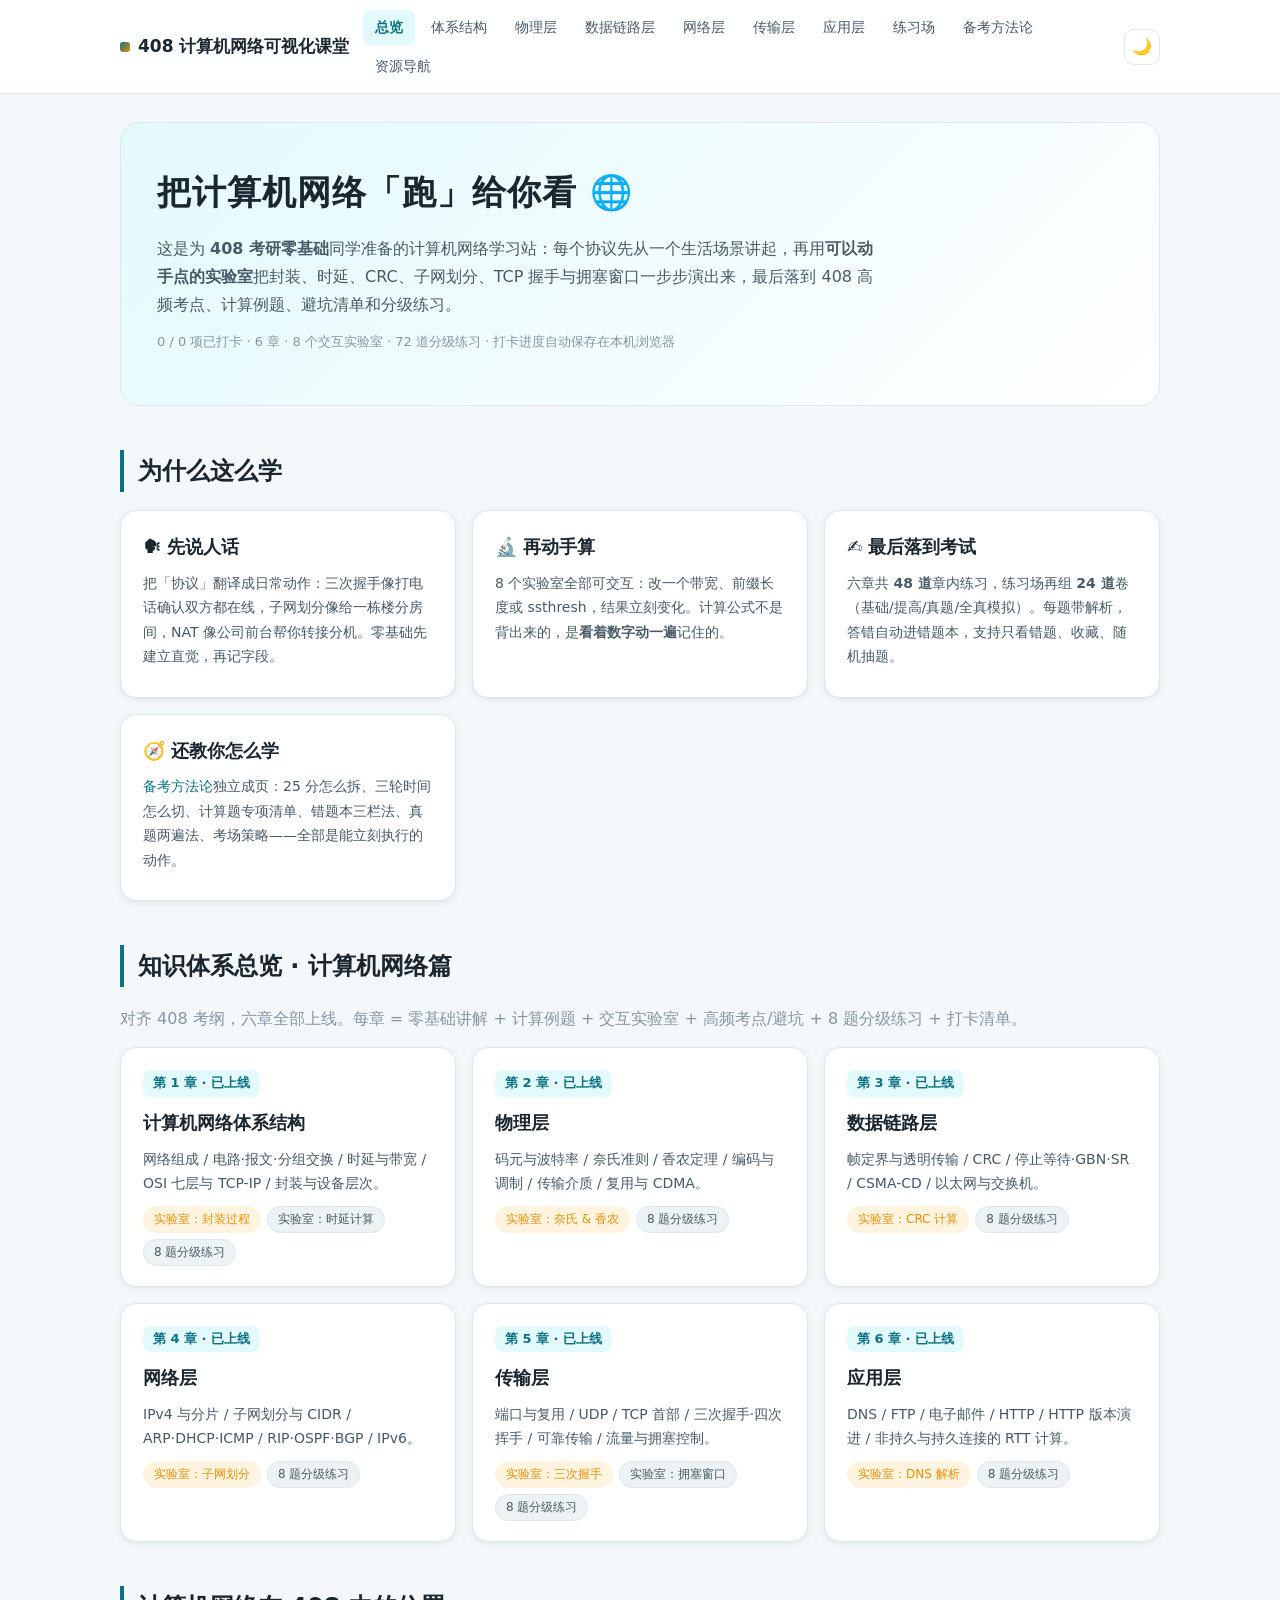
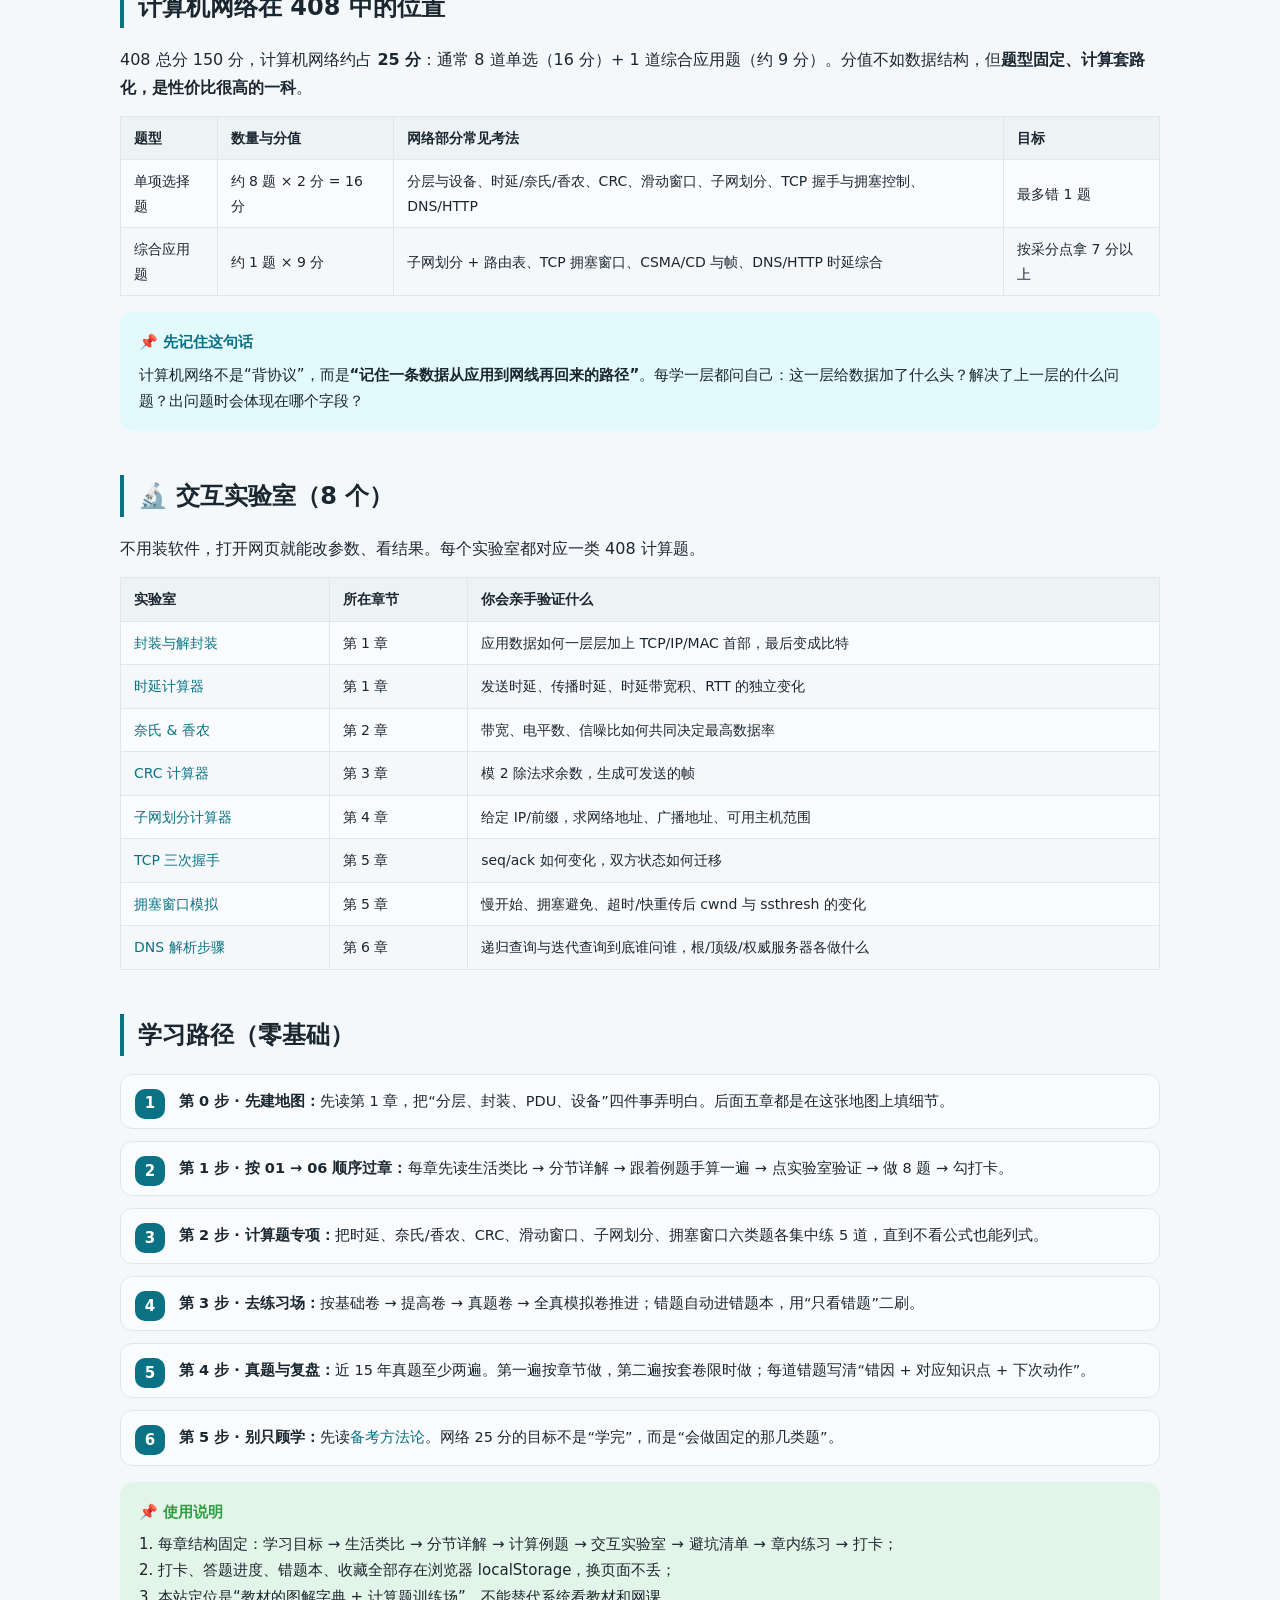
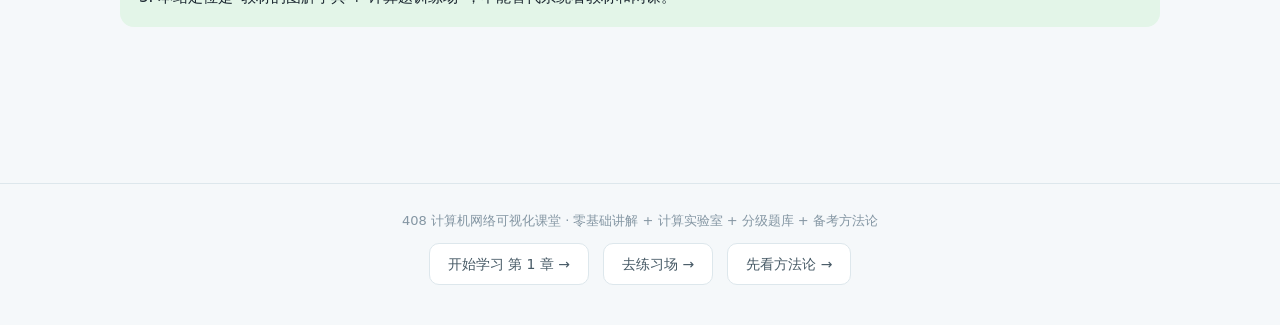
==== index.html @ 8b0587d8 "feat: 408 计算机网络可视化学习站" ====
<!DOCTYPE html>
<html lang="zh-CN" data-theme="light">
<head>
<meta charset="UTF-8">
<meta name="viewport" content="width=device-width, initial-scale=1.0">
<title>408 计算机网络可视化课堂 · 零基础也能看懂的考研计算机网络</title>
<link rel="stylesheet" href="assets/style.css?v=1">
</head>
<body>
<nav class="topbar"><div class="topbar-inner">
  <a class="logo" href="index.html"><span class="dot"></span>408 计算机网络可视化课堂</a>
  <div class="nav-links">
    <a href="index.html">总览</a><a href="ch01.html">体系结构</a><a href="ch02.html">物理层</a><a href="ch03.html">数据链路层</a><a href="ch04.html">网络层</a><a href="ch05.html">传输层</a><a href="ch06.html">应用层</a><a href="practice.html">练习场</a><a href="method.html">备考方法论</a><a href="resources.html">资源导航</a>
  </div>
  <button class="theme-btn" title="切换明暗主题">🌙</button>
</div></nav>

<div class="wrap">
  <div class="hero">
    <h1>把计算机网络「跑」给你看 🌐</h1>
    <p>这是为 <b>408 考研零基础</b>同学准备的计算机网络学习站：每个协议先从一个生活场景讲起，再用<b>可以动手点的实验室</b>把封装、时延、CRC、子网划分、TCP 握手与拥塞窗口一步步演出来，最后落到 408 高频考点、计算例题、避坑清单和分级练习。</p>
    <p class="tagline"><span data-ck-total>0 / 0 项已打卡</span> · 6 章 · 8 个交互实验室 · 72 道分级练习 · 打卡进度自动保存在本机浏览器</p>
  </div>

  <h2 class="sec">为什么这么学</h2>
  <div class="grid cols-3">
    <div class="card"><h3>🗣 先说人话</h3><p>把「协议」翻译成日常动作：三次握手像打电话确认双方都在线，子网划分像给一栋楼分房间，NAT 像公司前台帮你转接分机。零基础先建立直觉，再记字段。</p></div>
    <div class="card"><h3>🔬 再动手算</h3><p>8 个实验室全部可交互：改一个带宽、前缀长度或 ssthresh，结果立刻变化。计算公式不是背出来的，是<b>看着数字动一遍</b>记住的。</p></div>
    <div class="card"><h3>✍️ 最后落到考试</h3><p>六章共 <b>48 道</b>章内练习，练习场再组 <b>24 道</b>卷（基础/提高/真题/全真模拟）。每题带解析，答错自动进错题本，支持只看错题、收藏、随机抽题。</p></div>
    <div class="card"><h3>🧭 还教你怎么学</h3><p><a href="method.html">备考方法论</a>独立成页：25 分怎么拆、三轮时间怎么切、计算题专项清单、错题本三栏法、真题两遍法、考场策略——全部是能立刻执行的动作。</p></div>
  </div>

  <h2 class="sec">知识体系总览 · 计算机网络篇</h2>
  <p class="muted">对齐 408 考纲，六章全部上线。每章 = 零基础讲解 + 计算例题 + 交互实验室 + 高频考点/避坑 + 8 题分级练习 + 打卡清单。</p>
  <div class="grid cols-2" style="margin-top:14px">
    <a class="card clickable" href="ch01.html">
      <span class="ch-num">第 1 章 · 已上线</span>
      <h3>计算机网络体系结构</h3>
      <p>网络组成 / 电路·报文·分组交换 / 时延与带宽 / OSI 七层与 TCP-IP / 封装与设备层次。</p>
      <div class="chips"><span class="chip hot">实验室：封装过程</span><span class="chip">实验室：时延计算</span><span class="chip">8 题分级练习</span></div>
    </a>
    <a class="card clickable" href="ch02.html">
      <span class="ch-num">第 2 章 · 已上线</span>
      <h3>物理层</h3>
      <p>码元与波特率 / 奈氏准则 / 香农定理 / 编码与调制 / 传输介质 / 复用与 CDMA。</p>
      <div class="chips"><span class="chip hot">实验室：奈氏 &amp; 香农</span><span class="chip">8 题分级练习</span></div>
    </a>
    <a class="card clickable" href="ch03.html">
      <span class="ch-num">第 3 章 · 已上线</span>
      <h3>数据链路层</h3>
      <p>帧定界与透明传输 / CRC / 停止等待·GBN·SR / CSMA-CD / 以太网与交换机。</p>
      <div class="chips"><span class="chip hot">实验室：CRC 计算</span><span class="chip">8 题分级练习</span></div>
    </a>
    <a class="card clickable" href="ch04.html">
      <span class="ch-num">第 4 章 · 已上线</span>
      <h3>网络层</h3>
      <p>IPv4 与分片 / 子网划分与 CIDR / ARP·DHCP·ICMP / RIP·OSPF·BGP / IPv6。</p>
      <div class="chips"><span class="chip hot">实验室：子网划分</span><span class="chip">8 题分级练习</span></div>
    </a>
    <a class="card clickable" href="ch05.html">
      <span class="ch-num">第 5 章 · 已上线</span>
      <h3>传输层</h3>
      <p>端口与复用 / UDP / TCP 首部 / 三次握手·四次挥手 / 可靠传输 / 流量与拥塞控制。</p>
      <div class="chips"><span class="chip hot">实验室：三次握手</span><span class="chip">实验室：拥塞窗口</span><span class="chip">8 题分级练习</span></div>
    </a>
    <a class="card clickable" href="ch06.html">
      <span class="ch-num">第 6 章 · 已上线</span>
      <h3>应用层</h3>
      <p>DNS / FTP / 电子邮件 / HTTP / HTTP 版本演进 / 非持久与持久连接的 RTT 计算。</p>
      <div class="chips"><span class="chip hot">实验室：DNS 解析</span><span class="chip">8 题分级练习</span></div>
    </a>
  </div>

  <h2 class="sec">计算机网络在 408 中的位置</h2>
  <p>408 总分 150 分，计算机网络约占 <b>25 分</b>：通常 8 道单选（16 分）+ 1 道综合应用题（约 9 分）。分值不如数据结构，但<b>题型固定、计算套路化，是性价比很高的一科</b>。</p>
  <table class="tbl">
    <tr><th>题型</th><th>数量与分值</th><th>网络部分常见考法</th><th>目标</th></tr>
    <tr><td>单项选择题</td><td>约 8 题 × 2 分 = 16 分</td><td>分层与设备、时延/奈氏/香农、CRC、滑动窗口、子网划分、TCP 握手与拥塞控制、DNS/HTTP</td><td>最多错 1 题</td></tr>
    <tr><td>综合应用题</td><td>约 1 题 × 9 分</td><td>子网划分 + 路由表、TCP 拥塞窗口、CSMA/CD 与帧、DNS/HTTP 时延综合</td><td>按采分点拿 7 分以上</td></tr>
  </table>
  <div class="callout exam"><div class="co-title">📌 先记住这句话</div>
  计算机网络不是“背协议”，而是<b>“记住一条数据从应用到网线再回来的路径”</b>。每学一层都问自己：这一层给数据加了什么头？解决了上一层的什么问题？出问题时会体现在哪个字段？</div>

  <h2 class="sec">🔬 交互实验室（8 个）</h2>
  <p>不用装软件，打开网页就能改参数、看结果。每个实验室都对应一类 408 计算题。</p>
  <table class="tbl">
    <tr><th>实验室</th><th>所在章节</th><th>你会亲手验证什么</th></tr>
    <tr><td><a href="ch01.html#lab-encap">封装与解封装</a></td><td>第 1 章</td><td>应用数据如何一层层加上 TCP/IP/MAC 首部，最后变成比特</td></tr>
    <tr><td><a href="ch01.html#lab-delay">时延计算器</a></td><td>第 1 章</td><td>发送时延、传播时延、时延带宽积、RTT 的独立变化</td></tr>
    <tr><td><a href="ch02.html#lab-capacity">奈氏 &amp; 香农</a></td><td>第 2 章</td><td>带宽、电平数、信噪比如何共同决定最高数据率</td></tr>
    <tr><td><a href="ch03.html#lab-crc">CRC 计算器</a></td><td>第 3 章</td><td>模 2 除法求余数，生成可发送的帧</td></tr>
    <tr><td><a href="ch04.html#lab-subnet">子网划分计算器</a></td><td>第 4 章</td><td>给定 IP/前缀，求网络地址、广播地址、可用主机范围</td></tr>
    <tr><td><a href="ch05.html#lab-hs">TCP 三次握手</a></td><td>第 5 章</td><td>seq/ack 如何变化，双方状态如何迁移</td></tr>
    <tr><td><a href="ch05.html#lab-cwnd">拥塞窗口模拟</a></td><td>第 5 章</td><td>慢开始、拥塞避免、超时/快重传后 cwnd 与 ssthresh 的变化</td></tr>
    <tr><td><a href="ch06.html#lab-dns">DNS 解析步骤</a></td><td>第 6 章</td><td>递归查询与迭代查询到底谁问谁，根/顶级/权威服务器各做什么</td></tr>
  </table>

  <h2 class="sec">学习路径（零基础）</h2>
  <div class="steps">
    <div class="step"><b>第 0 步 · 先建地图：</b>先读第 1 章，把“分层、封装、PDU、设备”四件事弄明白。后面五章都是在这张地图上填细节。</div>
    <div class="step"><b>第 1 步 · 按 01 → 06 顺序过章：</b>每章先读生活类比 → 分节详解 → 跟着例题手算一遍 → 点实验室验证 → 做 8 题 → 勾打卡。</div>
    <div class="step"><b>第 2 步 · 计算题专项：</b>把时延、奈氏/香农、CRC、滑动窗口、子网划分、拥塞窗口六类题各集中练 5 道，直到不看公式也能列式。</div>
    <div class="step"><b>第 3 步 · 去练习场：</b>按基础卷 → 提高卷 → 真题卷 → 全真模拟卷推进；错题自动进错题本，用“只看错题”二刷。</div>
    <div class="step"><b>第 4 步 · 真题与复盘：</b>近 15 年真题至少两遍。第一遍按章节做，第二遍按套卷限时做；每道错题写清“错因 + 对应知识点 + 下次动作”。</div>
    <div class="step"><b>第 5 步 · 别只顾学：</b>先读<a href="method.html">备考方法论</a>。网络 25 分的目标不是“学完”，而是“会做固定的那几类题”。</div>
  </div>

  <div class="callout ok"><div class="co-title">📌 使用说明</div>
  1. 每章结构固定：学习目标 → 生活类比 → 分节详解 → 计算例题 → 交互实验室 → 避坑清单 → 章内练习 → 打卡；<br>
  2. 打卡、答题进度、错题本、收藏全部存在浏览器 localStorage，换页面不丢；<br>
  3. 本站定位是“教材的图解字典 + 计算题训练场”，不能替代系统看教材和网课。</div>
</div>

<footer>
  408 计算机网络可视化课堂 · 零基础讲解 + 计算实验室 + 分级题库 + 备考方法论<br>
  <div class="pagers">
    <a href="ch01.html">开始学习 第 1 章 →</a><a href="practice.html">去练习场 →</a><a href="method.html">先看方法论 →</a>
  </div>
</footer>
<script src="assets/app.js?v=1"></script>
<script src="assets/labs.js?v=1"></script>
</body>
</html>
---- assets/style.css ----
/* 408 计算机网络可视化课堂 · 双主题设计系统 */
:root {
  --bg: #f5f8fa;
  --bg-soft: #edf2f5;
  --card: #ffffff;
  --card-2: #f9fbfc;
  --ink: #1b2730;
  --ink-2: #475a66;
  --ink-3: #8496a3;
  --line: #dde7ec;
  --brand: #0b7285;
  --brand-2: #15aabf;
  --brand-soft: #e3fafc;
  --accent: #f08c00;
  --accent-soft: #fff4e0;
  --green: #2f9e44;
  --green-soft: #e3f5e8;
  --red: #e03131;
  --red-soft: #fdeaea;
  --shadow: 0 2px 10px rgba(27, 39, 48, .06), 0 1px 2px rgba(27, 39, 48, .04);
  --code-bg: #eef5f7;
  --svg-ink: #1b2730;
  --svg-fill: #e3fafc;
  --svg-fill-2: #c5f6fa;
}
[data-theme="dark"] {
  --bg: #12161f;
  --bg-soft: #171c27;
  --card: #1c2230;
  --card-2: #212838;
  --ink: #e8ecf4;
  --ink-2: #b3bccd;
  --ink-3: #76819a;
  --line: #2c3446;
  --brand: #3bc9db;
  --brand-2: #66d9e8;
  --brand-soft: #10343a;
  --accent: #fdb44d;
  --accent-soft: #33290f;
  --green: #51cf66;
  --green-soft: #15321c;
  --red: #ff6b6b;
  --red-soft: #3a1a1a;
  --shadow: 0 2px 10px rgba(0, 0, 0, .35);
  --code-bg: #232a3a;
  --svg-ink: #e8ecf4;
  --svg-fill: #232c4a;
  --svg-fill-2: #2c3760;
}
* { box-sizing: border-box; margin: 0; padding: 0; }
html { scroll-behavior: smooth; }
body {
  font-family: "PingFang SC", "Microsoft YaHei", "Segoe UI", system-ui, sans-serif;
  background: var(--bg); color: var(--ink);
  line-height: 1.75; font-size: 16px;
  transition: background .25s, color .25s;
}
a { color: var(--brand); text-decoration: none; }
a:hover { text-decoration: underline; }

/* ── 顶部导航 ── */
.topbar {
  position: sticky; top: 0; z-index: 50;
  background: color-mix(in srgb, var(--card) 88%, transparent);
  backdrop-filter: blur(10px);
  border-bottom: 1px solid var(--line);
}
.topbar-inner {
  max-width: 1080px; margin: 0 auto; padding: 10px 20px;
  display: flex; align-items: center; gap: 14px;
}
.logo { font-weight: 800; font-size: 17px; color: var(--ink); display: flex; align-items: center; gap: 8px; }
.logo .dot { width: 10px; height: 10px; border-radius: 3px; background: linear-gradient(135deg, var(--brand), var(--accent)); }
.logo:hover { text-decoration: none; }
.nav-links { display: flex; gap: 4px; flex: 1; flex-wrap: wrap; }
.nav-links a {
  padding: 5px 12px; border-radius: 8px; color: var(--ink-2); font-size: 14px;
}
.nav-links a:hover { background: var(--brand-soft); color: var(--brand); text-decoration: none; }
.nav-links a.active { background: var(--brand-soft); color: var(--brand); font-weight: 600; }
.theme-btn {
  border: 1px solid var(--line); background: var(--card); color: var(--ink-2);
  width: 36px; height: 36px; border-radius: 10px; cursor: pointer; font-size: 16px;
  transition: transform .15s;
}
.theme-btn:hover { transform: scale(1.08); }

/* ── 布局 ── */
.wrap { max-width: 1080px; margin: 0 auto; padding: 28px 20px 80px; }
.hero {
  background: linear-gradient(135deg, var(--brand-soft), var(--card));
  border: 1px solid var(--line); border-radius: 20px;
  padding: 40px 36px; margin-bottom: 32px;
}
.hero h1 { font-size: 34px; letter-spacing: 1px; margin-bottom: 12px; }
.hero p { color: var(--ink-2); max-width: 720px; }
.hero .tagline { color: var(--ink-3); font-size: 13px; margin-top: 10px; }
h2.sec {
  font-size: 24px; margin: 44px 0 18px; padding-left: 14px;
  border-left: 4px solid var(--brand);
}
h3.sub { font-size: 19px; margin: 30px 0 12px; }
p { margin-bottom: 12px; }
.muted { color: var(--ink-3); }
.small { font-size: 13px; }

/* ── 卡片与网格 ── */
.grid { display: grid; gap: 16px; }
.grid.cols-2 { grid-template-columns: repeat(auto-fit, minmax(320px, 1fr)); }
.grid.cols-3 { grid-template-columns: repeat(auto-fit, minmax(260px, 1fr)); }
.card {
  background: var(--card); border: 1px solid var(--line); border-radius: 16px;
  padding: 20px 22px; box-shadow: var(--shadow);
}
.card.clickable { transition: transform .15s, box-shadow .15s; display: block; color: inherit; }
.card.clickable:hover { transform: translateY(-3px); text-decoration: none; box-shadow: 0 8px 24px rgba(59,91,219,.12); }
.card .ch-num {
  font-size: 13px; font-weight: 700; color: var(--brand);
  background: var(--brand-soft); border-radius: 8px; padding: 2px 10px; display: inline-block; margin-bottom: 10px;
}
.card h3 { font-size: 18px; margin-bottom: 8px; }
.card p { color: var(--ink-2); font-size: 14px; margin-bottom: 8px; }
.chips { display: flex; flex-wrap: wrap; gap: 6px; margin-top: 10px; }
.chip {
  font-size: 12px; color: var(--ink-2); background: var(--bg-soft);
  border: 1px solid var(--line); border-radius: 999px; padding: 2px 10px;
}
.chip.hot { background: var(--accent-soft); border-color: transparent; color: var(--accent); }

/* ── 提示框 ── */
.callout {
  border-radius: 14px; padding: 16px 18px; margin: 16px 0;
  border: 1px solid var(--line); background: var(--card-2); font-size: 15px;
}
.callout .co-title { font-weight: 700; margin-bottom: 6px; display: flex; align-items: center; gap: 8px; }
.callout.life { background: var(--accent-soft); border-color: transparent; }
.callout.life .co-title { color: var(--accent); }
.callout.exam { background: var(--brand-soft); border-color: transparent; }
.callout.exam .co-title { color: var(--brand); }
.callout.warn { background: var(--red-soft); border-color: transparent; }
.callout.warn .co-title { color: var(--red); }
.callout.ok { background: var(--green-soft); border-color: transparent; }
.callout.ok .co-title { color: var(--green); }

/* ── 代码块 ── */
pre.code {
  background: var(--code-bg); border: 1px solid var(--line); border-radius: 12px;
  padding: 14px 18px; overflow-x: auto; font-size: 13.5px; line-height: 1.6;
  font-family: Consolas, "JetBrains Mono", monospace; margin: 12px 0;
}
code.inline {
  background: var(--code-bg); border-radius: 6px; padding: 1px 7px;
  font-family: Consolas, monospace; font-size: 13.5px; color: var(--brand);
}
[data-theme="dark"] code.inline { color: var(--brand-2); }

/* ── 表格 ── */
table.tbl { width: 100%; border-collapse: collapse; margin: 14px 0; font-size: 14px; }
table.tbl th, table.tbl td { border: 1px solid var(--line); padding: 9px 13px; text-align: left; }
table.tbl th { background: var(--bg-soft); font-weight: 700; }
table.tbl tr:nth-child(even) td { background: var(--card-2); }

/* ── 打卡清单 ── */
.checklist { display: grid; gap: 8px; }
.check-item {
  display: flex; align-items: flex-start; gap: 10px;
  background: var(--card-2); border: 1px solid var(--line);
  border-radius: 12px; padding: 11px 14px; cursor: pointer; transition: border-color .15s;
  font-size: 14.5px;
}
.check-item:hover { border-color: var(--brand-2); }
.check-item input { margin-top: 5px; accent-color: var(--brand); cursor: pointer; }
.check-item.done { background: var(--green-soft); border-color: transparent; }
.check-item.done span { text-decoration: line-through; color: var(--ink-3); }
.progress-pill {
  display: inline-block; font-size: 13px; font-weight: 700; color: var(--brand);
  background: var(--brand-soft); border-radius: 999px; padding: 4px 14px;
}

/* ── 练习题 ── */
.quiz { border: 1px solid var(--line); border-radius: 14px; background: var(--card); margin: 14px 0; overflow: hidden; }
.quiz .q-head { padding: 15px 18px 6px; font-size: 15px; }
.quiz .q-head .q-tag { color: var(--ink-3); font-size: 12.5px; margin-bottom: 4px; display: flex; align-items: center; gap: 6px; flex-wrap: wrap; }
.lvl {
  display: inline-block; font-size: 11.5px; font-weight: 700; border-radius: 999px;
  padding: 1px 9px; line-height: 1.6;
}
.lvl.basic { background: var(--green-soft); color: var(--green); }
.lvl.mid { background: var(--accent-soft); color: var(--accent); }
.lvl.real { background: var(--brand-soft); color: var(--brand); }
.q-year {
  display: inline-block; font-size: 11.5px; font-weight: 700; border-radius: 6px;
  padding: 1px 8px; background: var(--red-soft); color: var(--red); line-height: 1.6;
}
.paper {
  border: 1.5px solid var(--brand); border-radius: 16px; background: var(--card);
  padding: 18px 20px; margin: 22px 0;
}
.paper .paper-head { display: flex; align-items: center; gap: 10px; flex-wrap: wrap; margin-bottom: 6px; }
.paper .paper-head h3 { font-size: 19px; }
.paper .paper-meta { font-size: 13px; color: var(--ink-3); margin-bottom: 8px; }
.toc {
  display: flex; flex-wrap: wrap; gap: 8px; align-items: center;
  background: var(--card); border: 1px solid var(--line); border-radius: 12px;
  padding: 10px 14px; margin: 18px 0; font-size: 13px; position: sticky; top: 58px; z-index: 40;
}
.toc .toc-label { font-weight: 700; color: var(--ink-3); }
.toc a { padding: 3px 10px; border-radius: 8px; background: var(--card-2); border: 1px solid var(--line); color: var(--ink-2); }
.toc a:hover { border-color: var(--brand); color: var(--brand); text-decoration: none; }

/* ── 题库 HUD：刷题进度 / 错题本 / 收藏 / 随机 ── */
.quiz-hud {
  position: sticky; top: 58px; z-index: 41;
  background: var(--card); border: 1px solid var(--line); border-radius: 14px;
  padding: 10px 14px; margin: 18px 0; box-shadow: var(--shadow);
  display: flex; flex-wrap: wrap; align-items: center; gap: 10px 16px;
}
.quiz-hud .hud-stats { display: flex; flex-wrap: wrap; gap: 6px 16px; font-size: 13.5px; color: var(--ink-2); }
.quiz-hud .hud-stats b { color: var(--brand); font-size: 15px; }
.quiz-hud .hud-wrong b { color: var(--red); }
.quiz-hud .hud-fav b { color: var(--accent); }
.quiz-hud .hud-actions { display: flex; flex-wrap: wrap; gap: 7px; margin-left: auto; }
.quiz-hud .hud-actions button {
  border: 1px solid var(--line); background: var(--card-2); color: var(--ink-2);
  border-radius: 9px; padding: 5px 12px; font-size: 12.5px; cursor: pointer;
  transition: all .15s;
}
.quiz-hud .hud-actions button:hover { border-color: var(--brand); color: var(--brand); }
.quiz-hud .hud-actions button.on { background: var(--brand); border-color: var(--brand); color: #fff; font-weight: 700; }
.quiz-hud .hud-msg {
  flex-basis: 100%; font-size: 12.5px; color: var(--green); font-weight: 600;
  max-height: 0; overflow: hidden; opacity: 0; transition: all .25s;
}
.quiz-hud .hud-msg.show { max-height: 30px; opacity: 1; }
.quiz-hud .hud-msg.bad { color: var(--red); }
.quiz-hud .hud-auto { font-size: 11.5px; color: var(--ink-3); }
.quiz-hud .hud-warn {
  display: none; flex-basis: 100%; margin-top: 6px;
  background: var(--red-soft); color: var(--red);
  border-radius: 8px; padding: 7px 12px; font-size: 12.5px; font-weight: 600;
}
.quiz .q-updated {
  display: inline-block; margin-top: 6px; font-size: 11.5px;
  color: var(--accent); background: var(--accent-soft);
  border-radius: 999px; padding: 1px 9px;
}

/* 收藏星标 */
.quiz .q-fav {
  position: absolute; top: 10px; right: 12px;
  border: none; background: transparent; cursor: pointer;
  font-size: 19px; line-height: 1; color: var(--ink-3); padding: 2px 4px;
  transition: transform .12s, color .12s;
}
.quiz .q-fav:hover { transform: scale(1.2); color: var(--accent); }
.quiz .q-fav.on { color: var(--accent); }
.quiz .q-head { padding-right: 42px; }

/* ── 多源视角框（书籍讲法引用） ── */
.callout.views { background: var(--bg-soft); border-color: var(--brand-2); border-left: 4px solid var(--brand); }
.callout.views .co-title { color: var(--brand); }
.callout.views .src { font-size: 12px; color: var(--ink-3); margin-top: 8px; font-style: normal; }
.callout.views ul { margin: 6px 0 0 18px; }
.callout.views li { margin-bottom: 6px; font-size: 14.5px; }
.quiz .opts { padding: 4px 18px 14px; display: grid; gap: 7px; }
.quiz .opt {
  border: 1.5px solid var(--line); border-radius: 10px; padding: 9px 14px;
  cursor: pointer; font-size: 14.5px; transition: border-color .15s, background .15s;
  background: var(--card-2);
}
.quiz .opt:hover { border-color: var(--brand-2); }
.quiz .opt.sel { border-color: var(--brand); background: var(--brand-soft); }
.quiz .opt.right { border-color: var(--green); background: var(--green-soft); }
.quiz .opt.wrong { border-color: var(--red); background: var(--red-soft); }
.quiz .q-foot { padding: 0 18px 15px; display: flex; gap: 10px; align-items: center; }
.quiz .btn-ans {
  border: 1px solid var(--line); background: var(--card-2); color: var(--ink-2);
  border-radius: 8px; padding: 5px 14px; cursor: pointer; font-size: 13px;
}
.quiz .btn-ans:hover { border-color: var(--brand); color: var(--brand); }
.quiz .q-res { font-size: 13.5px; font-weight: 700; }
.quiz .q-res.good { color: var(--green); }
.quiz .q-res.bad { color: var(--red); }
.quiz .q-exp {
  display: none; margin: 0 18px 16px; padding: 12px 16px;
  background: var(--bg-soft); border-radius: 10px; font-size: 14px; color: var(--ink-2);
}
.quiz .q-exp.show { display: block; }
.quiz .q-exp b { color: var(--ink); }

/* ── 动画课堂播放器 ── */
.player {
  background: var(--card); border: 1px solid var(--line); border-radius: 18px;
  overflow: hidden; box-shadow: var(--shadow); margin: 20px 0;
}
.player .stage {
  position: relative; background: var(--card-2);
  min-height: 380px; display: flex; align-items: center; justify-content: center;
}
.player .stage svg { max-width: 100%; display: block; }
.player .caption {
  position: absolute; left: 0; right: 0; bottom: 0;
  background: color-mix(in srgb, var(--card) 92%, transparent);
  border-top: 1px solid var(--line);
  padding: 10px 18px; font-size: 14.5px; min-height: 44px;
  display: flex; align-items: center; gap: 10px;
}
.player .caption .voice-tag {
  flex-shrink: 0; font-size: 11.5px; font-weight: 700; color: var(--brand);
  background: var(--brand-soft); border-radius: 999px; padding: 2px 10px;
}
.player .ctrl {
  display: flex; align-items: center; gap: 10px;
  padding: 10px 16px; border-top: 1px solid var(--line); background: var(--card);
  flex-wrap: wrap;
}
.player .ctrl button {
  border: 1px solid var(--line); background: var(--card-2); color: var(--ink);
  width: 38px; height: 38px; border-radius: 10px; cursor: pointer; font-size: 15px;
  transition: border-color .15s, transform .1s;
}
.player .ctrl button:hover { border-color: var(--brand); }
.player .ctrl button:active { transform: scale(.94); }
.player .ctrl button.play { background: var(--brand); border-color: var(--brand); color: #fff; width: 46px; }
.player .pbar { flex: 1; min-width: 160px; height: 8px; background: var(--bg-soft); border-radius: 999px; position: relative; cursor: pointer; }
.player .pbar .pfill {
  position: absolute; left: 0; top: 0; bottom: 0; width: 0%;
  background: linear-gradient(90deg, var(--brand), var(--brand-2));
  border-radius: 999px; transition: width .1s linear;
}
.player .pbar .pknob {
  position: absolute; top: 50%; width: 16px; height: 16px; border-radius: 50%;
  background: var(--brand); border: 3px solid var(--card);
  transform: translate(-50%, -50%); box-shadow: var(--shadow);
}
.player .scene-label { font-size: 12.5px; color: var(--ink-3); min-width: 110px; text-align: center; }
.player .speed-sel {
  border: 1px solid var(--line); background: var(--card-2); color: var(--ink-2);
  border-radius: 8px; padding: 6px 8px; font-size: 13px; cursor: pointer;
}
.player .dot {
  position: absolute; top: 50%; width: 9px; height: 9px; border-radius: 50%;
  background: var(--ink-3); border: 2px solid var(--card);
  transform: translate(-50%, -50%); cursor: pointer; z-index: 2; transition: transform .12s;
}
.player .dot:hover { transform: translate(-50%, -50%) scale(1.5); background: var(--brand); }
.player .hint {
  padding: 6px 16px 12px; font-size: 12px; color: var(--ink-3);
  border-top: 1px dashed var(--line); background: var(--card);
}
.player .replay, .player .mute { width: 34px; }

/* ── 交互演示区 ── */
.demo {
  background: var(--card); border: 1px solid var(--line); border-radius: 16px;
  padding: 18px; margin: 16px 0;
}
.demo .demo-title { font-weight: 700; margin-bottom: 4px; display: flex; align-items: center; gap: 8px; }
.demo .demo-desc { font-size: 13.5px; color: var(--ink-3); margin-bottom: 12px; }
.demo .demo-stage { background: var(--card-2); border-radius: 12px; padding: 12px; overflow-x: auto; }
.demo .demo-ctrl { display: flex; gap: 8px; flex-wrap: wrap; margin-top: 12px; align-items: center; }
.demo .demo-ctrl input, .demo .demo-ctrl select {
  border: 1px solid var(--line); background: var(--card-2); color: var(--ink);
  border-radius: 8px; padding: 7px 10px; font-size: 14px; width: 90px;
}
.demo .demo-ctrl button {
  border: 1px solid var(--brand); background: var(--brand-soft); color: var(--brand);
  border-radius: 8px; padding: 7px 14px; font-size: 13.5px; font-weight: 600; cursor: pointer;
  transition: transform .1s;
}
.demo .demo-ctrl button:hover { transform: translateY(-1px); }
.demo .demo-ctrl button.ghost { border-color: var(--line); background: var(--card-2); color: var(--ink-2); }
.demo .demo-note { margin-top: 10px; font-size: 13.5px; color: var(--ink-2); min-height: 22px; }

/* ── 资源页 ── */
.res-item { display: flex; gap: 14px; padding: 15px 0; border-bottom: 1px dashed var(--line); }
.res-item:last-child { border-bottom: none; }
.res-icon { font-size: 22px; flex-shrink: 0; margin-top: 2px; }
.res-body h4 { font-size: 15.5px; margin-bottom: 3px; }
.res-body p { font-size: 13.5px; color: var(--ink-2); margin-bottom: 4px; }
.res-meta { font-size: 12px; color: var(--ink-3); }
.res-meta .star { color: var(--accent); }

/* ── 步骤流 ── */
.steps { counter-reset: st; display: grid; gap: 12px; margin: 14px 0; }
.step {
  position: relative; padding: 14px 16px 14px 58px;
  background: var(--card-2); border: 1px solid var(--line); border-radius: 12px; font-size: 14.5px;
}
.step::before {
  counter-increment: st; content: counter(st);
  position: absolute; left: 14px; top: 14px;
  width: 30px; height: 30px; border-radius: 10px;
  background: var(--brand); color: #fff; font-weight: 800;
  display: flex; align-items: center; justify-content: center; font-size: 15px;
}

/* ── 页脚 ── */
footer {
  border-top: 1px solid var(--line); padding: 26px 20px 40px;
  text-align: center; color: var(--ink-3); font-size: 13px; margin-top: 60px;
}
footer .pagers { display: flex; justify-content: center; gap: 14px; margin-top: 10px; }
footer .pagers a {
  border: 1px solid var(--line); border-radius: 10px; padding: 8px 18px;
  background: var(--card); color: var(--ink-2); font-size: 14px;
}
footer .pagers a:hover { border-color: var(--brand); color: var(--brand); text-decoration: none; }

/* ── 计算实验室 ── */
.lab-grid {
  display: grid; gap: 12px; margin: 12px 0;
  grid-template-columns: repeat(auto-fit, minmax(170px, 1fr));
}
.lab-field { display: flex; flex-direction: column; gap: 5px; font-size: 13px; color: var(--ink-2); }
.lab-field span { font-weight: 600; }
.lab-field input, .lab-field select {
  border: 1px solid var(--line); background: var(--card-2); color: var(--ink);
  border-radius: 8px; padding: 8px 10px; font-size: 14px; width: 100%;
  font-family: inherit;
}
.lab-field input:focus, .lab-field select:focus { outline: 2px solid var(--brand-soft); border-color: var(--brand); }
.lab-out { display: flex; flex-wrap: wrap; gap: 10px; margin-top: 14px; }
.lab-out .kv {
  flex: 1 1 180px; background: var(--bg-soft); border: 1px solid var(--line);
  border-radius: 10px; padding: 10px 14px; font-size: 13px; color: var(--ink-2);
}
.lab-out .kv b { display: block; color: var(--brand); font-size: 19px; line-height: 1.4; }
.lab-out .kv small { color: var(--ink-3); font-size: 12px; }
.lab-msg { margin-top: 10px; font-size: 13px; color: var(--ink-2); }
.lab-msg.bad { color: var(--red); font-weight: 600; }

/* 封装过程 */
.encap-stage { display: flex; flex-direction: column; gap: 8px; }
.encap-row {
  display: flex; align-items: center; gap: 12px;
  border: 1.5px solid var(--line); border-radius: 10px;
  padding: 9px 12px; background: var(--card);
  transition: border-color .2s, background .2s, opacity .2s;
  opacity: .45;
}
.encap-row.on { opacity: 1; border-color: var(--brand); background: var(--brand-soft); }
.encap-row .layer {
  flex-shrink: 0; width: 76px; font-size: 12.5px; font-weight: 700; color: var(--ink-3);
}
.encap-row.on .layer { color: var(--brand); }
.encap-row .pdu { font-size: 13.5px; }
.encap-row .pdu code {
  font-family: Consolas, monospace; font-size: 12.5px;
  background: var(--card); border: 1px solid var(--line);
  border-radius: 5px; padding: 1px 6px; color: var(--ink-2);
}

/* 比特串与公式 */
.bitstr {
  font-family: Consolas, "JetBrains Mono", monospace;
  word-break: break-all; line-height: 1.9; font-size: 14px;
  background: var(--card); border: 1px solid var(--line);
  border-radius: 10px; padding: 10px 12px; margin-top: 10px;
}
.bitstr em { color: var(--brand); font-style: normal; font-weight: 700; }
.formula {
  background: var(--brand-soft); border-left: 4px solid var(--brand);
  border-radius: 0 10px 10px 0; padding: 12px 16px; margin: 14px 0;
  font-size: 15px; overflow-x: auto;
}
.formula b { color: var(--brand); }

/* TCP 折线图 */
.tcp-chart { width: 100%; background: var(--card); border: 1px solid var(--line); border-radius: 10px; }
.chart-legend { display: flex; flex-wrap: wrap; gap: 14px; font-size: 12.5px; color: var(--ink-3); margin-top: 8px; }
.chart-legend i { display: inline-block; width: 18px; height: 4px; border-radius: 2px; vertical-align: middle; margin-right: 5px; }

/* 步骤演示 */
.step-list { display: grid; gap: 8px; margin-top: 10px; }
.step-item {
  border: 1.5px solid var(--line); border-radius: 10px; padding: 9px 13px;
  background: var(--card); font-size: 13.5px; opacity: .5; transition: all .2s;
}
.step-item.on { opacity: 1; border-color: var(--brand); background: var(--brand-soft); }
.step-item b { color: var(--brand); margin-right: 6px; }

@media (max-width: 640px) {
  .hero { padding: 26px 20px; }
  .hero h1 { font-size: 26px; }
  .wrap { padding: 18px 14px 60px; }
}
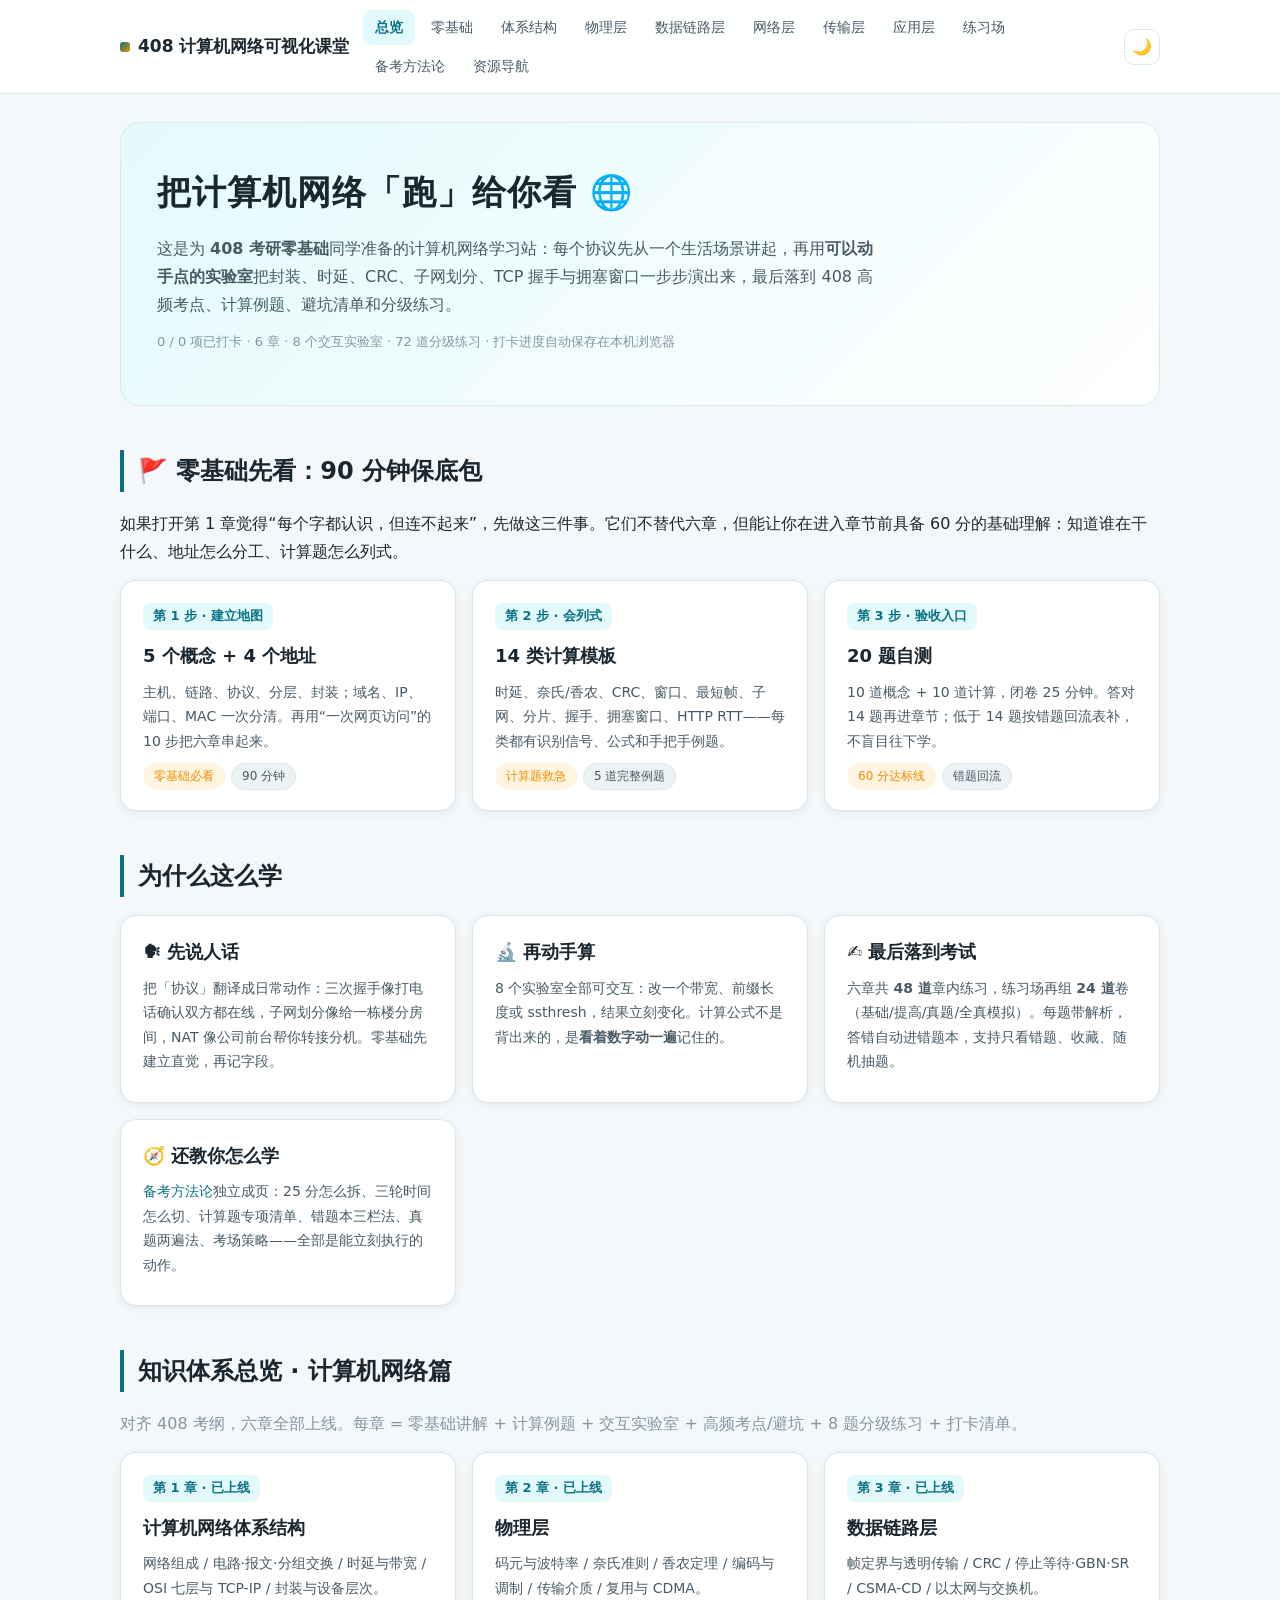
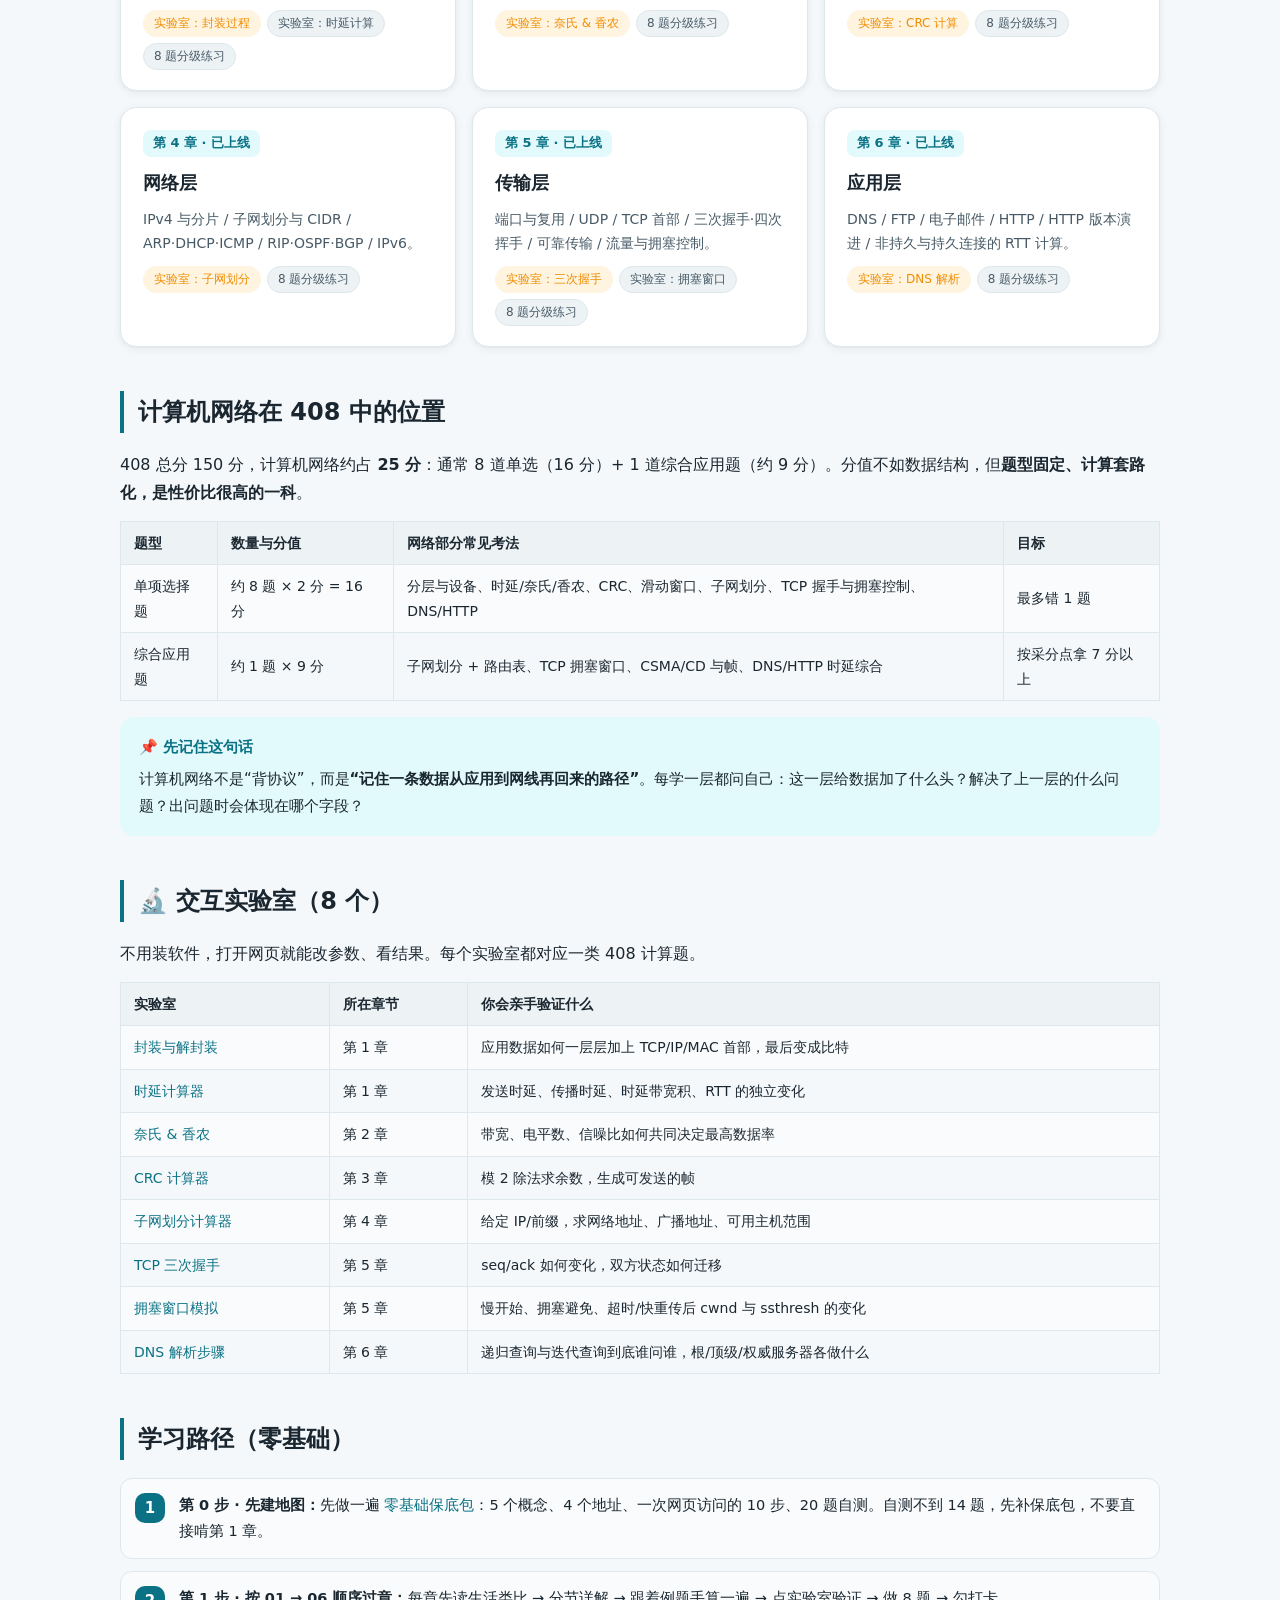
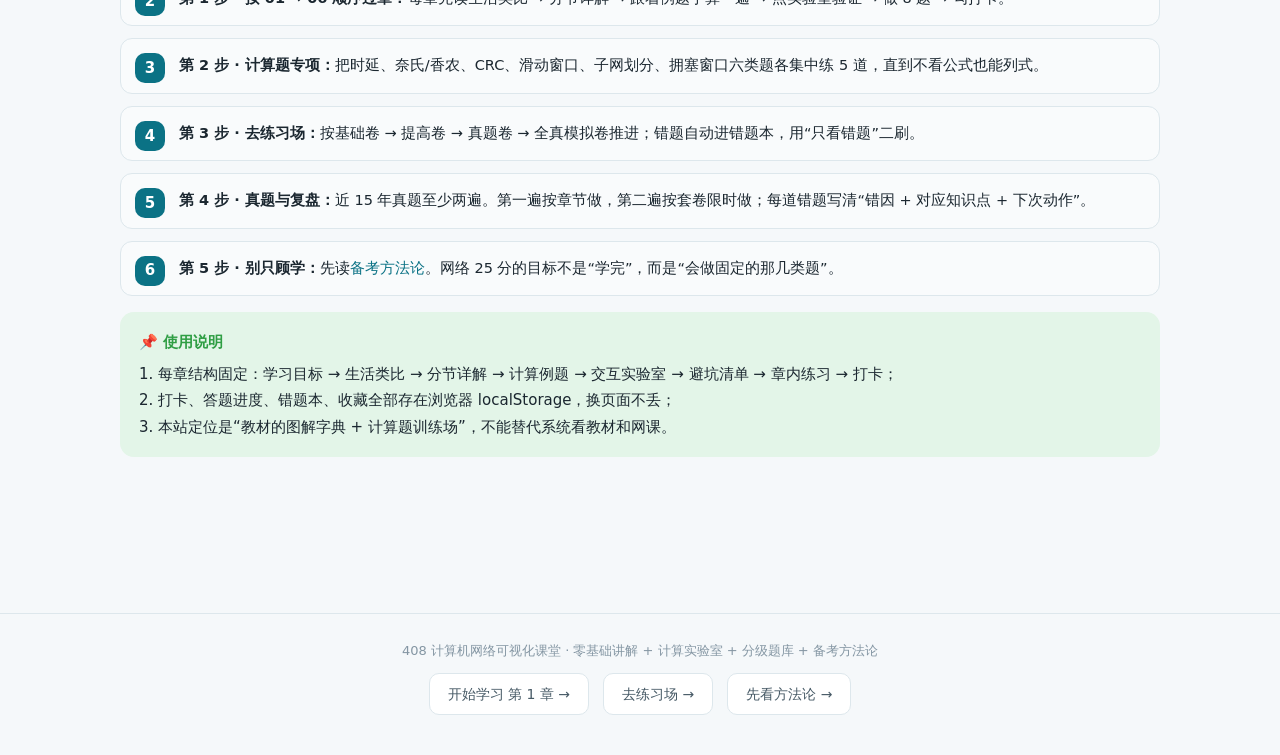
==== commit acbcf648: "feat: 增加零基础保底包（概念/地址/计算模板/20题自测）" ====
--- a/index.html
+++ b/index.html
@@ -10,7 +10,7 @@
 <nav class="topbar"><div class="topbar-inner">
   <a class="logo" href="index.html"><span class="dot"></span>408 计算机网络可视化课堂</a>
   <div class="nav-links">
-    <a href="index.html">总览</a><a href="ch01.html">体系结构</a><a href="ch02.html">物理层</a><a href="ch03.html">数据链路层</a><a href="ch04.html">网络层</a><a href="ch05.html">传输层</a><a href="ch06.html">应用层</a><a href="practice.html">练习场</a><a href="method.html">备考方法论</a><a href="resources.html">资源导航</a>
+    <a href="index.html">总览</a><a href="zero.html">零基础</a><a href="ch01.html">体系结构</a><a href="ch02.html">物理层</a><a href="ch03.html">数据链路层</a><a href="ch04.html">网络层</a><a href="ch05.html">传输层</a><a href="ch06.html">应用层</a><a href="practice.html">练习场</a><a href="method.html">备考方法论</a><a href="resources.html">资源导航</a>
   </div>
   <button class="theme-btn" title="切换明暗主题">🌙</button>
 </div></nav>
@@ -20,6 +20,29 @@
     <h1>把计算机网络「跑」给你看 🌐</h1>
     <p>这是为 <b>408 考研零基础</b>同学准备的计算机网络学习站：每个协议先从一个生活场景讲起，再用<b>可以动手点的实验室</b>把封装、时延、CRC、子网划分、TCP 握手与拥塞窗口一步步演出来，最后落到 408 高频考点、计算例题、避坑清单和分级练习。</p>
     <p class="tagline"><span data-ck-total>0 / 0 项已打卡</span> · 6 章 · 8 个交互实验室 · 72 道分级练习 · 打卡进度自动保存在本机浏览器</p>
+  </div>
+
+  <h2 class="sec">🚩 零基础先看：90 分钟保底包</h2>
+  <p>如果打开第 1 章觉得“每个字都认识，但连不起来”，先做这三件事。它们不替代六章，但能让你在进入章节前具备 60 分的基础理解：知道谁在干什么、地址怎么分工、计算题怎么列式。</p>
+  <div class="grid cols-3" style="margin-top:14px">
+    <a class="card clickable" href="zero.html#concepts">
+      <span class="ch-num">第 1 步 · 建立地图</span>
+      <h3>5 个概念 + 4 个地址</h3>
+      <p>主机、链路、协议、分层、封装；域名、IP、端口、MAC 一次分清。再用“一次网页访问”的 10 步把六章串起来。</p>
+      <div class="chips"><span class="chip hot">零基础必看</span><span class="chip">90 分钟</span></div>
+    </a>
+    <a class="card clickable" href="zero.html#calc">
+      <span class="ch-num">第 2 步 · 会列式</span>
+      <h3>14 类计算模板</h3>
+      <p>时延、奈氏/香农、CRC、窗口、最短帧、子网、分片、握手、拥塞窗口、HTTP RTT——每类都有识别信号、公式和手把手例题。</p>
+      <div class="chips"><span class="chip hot">计算题救急</span><span class="chip">5 道完整例题</span></div>
+    </a>
+    <a class="card clickable" href="zero.html#test">
+      <span class="ch-num">第 3 步 · 验收入口</span>
+      <h3>20 题自测</h3>
+      <p>10 道概念 + 10 道计算，闭卷 25 分钟。答对 14 题再进章节；低于 14 题按错题回流表补，不盲目往下学。</p>
+      <div class="chips"><span class="chip hot">60 分达标线</span><span class="chip">错题回流</span></div>
+    </a>
   </div>
 
   <h2 class="sec">为什么这么学</h2>
@@ -97,7 +120,7 @@
 
   <h2 class="sec">学习路径（零基础）</h2>
   <div class="steps">
-    <div class="step"><b>第 0 步 · 先建地图：</b>先读第 1 章，把“分层、封装、PDU、设备”四件事弄明白。后面五章都是在这张地图上填细节。</div>
+    <div class="step"><b>第 0 步 · 先建地图：</b>先做一遍 <a href="zero.html">零基础保底包</a>：5 个概念、4 个地址、一次网页访问的 10 步、20 题自测。自测不到 14 题，先补保底包，不要直接啃第 1 章。</div>
     <div class="step"><b>第 1 步 · 按 01 → 06 顺序过章：</b>每章先读生活类比 → 分节详解 → 跟着例题手算一遍 → 点实验室验证 → 做 8 题 → 勾打卡。</div>
     <div class="step"><b>第 2 步 · 计算题专项：</b>把时延、奈氏/香农、CRC、滑动窗口、子网划分、拥塞窗口六类题各集中练 5 道，直到不看公式也能列式。</div>
     <div class="step"><b>第 3 步 · 去练习场：</b>按基础卷 → 提高卷 → 真题卷 → 全真模拟卷推进；错题自动进错题本，用“只看错题”二刷。</div>
@@ -117,7 +140,7 @@
     <a href="ch01.html">开始学习 第 1 章 →</a><a href="practice.html">去练习场 →</a><a href="method.html">先看方法论 →</a>
   </div>
 </footer>
-<script src="assets/app.js?v=1"></script>
+<script src="assets/app.js?v=2"></script>
 <script src="assets/labs.js?v=1"></script>
 </body>
 </html>
